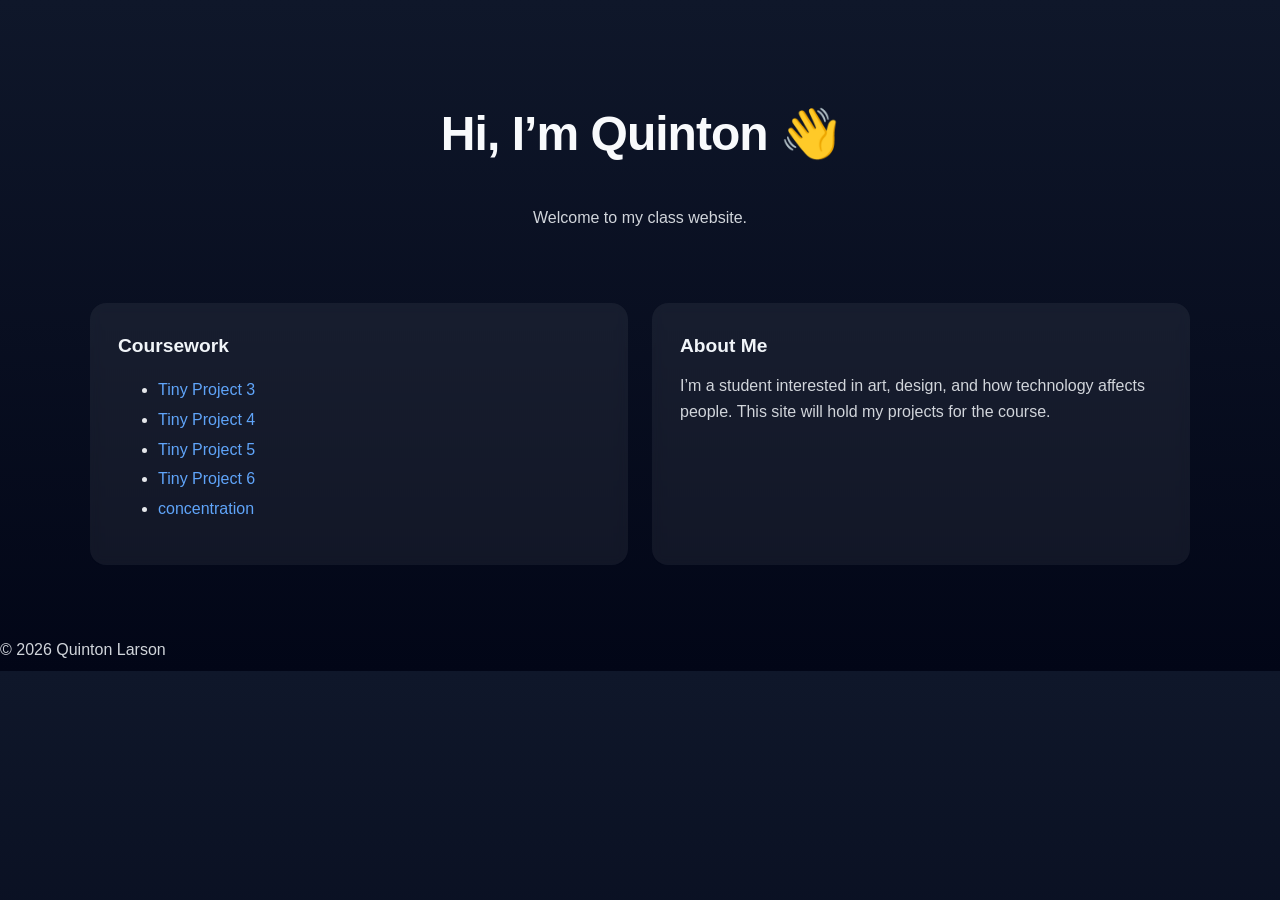
==== index.html @ 004dcea0 "main page concentration" ====
<!DOCTYPE html>
<html lang="en">
<head>
    <meta charset="UTF-8">
    <meta name="viewport" content="width=device-width, initial-scale=1.0">
    <title>Quinton Larson – Homepage</title>
    <link rel="stylesheet" href="styles.css">
</head>

<body>

    <header>
        <h1>Hi, I’m Quinton 👋</h1>
        <p>Welcome to my class website.</p>
    </header>

    <main>

        <section>
            <h2>Coursework</h2>
            <ul>
                <li><a href="tp3/">Tiny Project 3</a></li>
                <li><a href="tp4/">Tiny Project 4</a></li>
                <li><a href="tp5/">Tiny Project 5</a></li>
                <li><a href="tp6/">Tiny Project 6</a></li>
                 <li><a href="concentration /">concentration</a></li>
            </ul>
        </section>

        <section>
            <h2>About Me</h2>
            <p>
                I’m a student interested in art, design, and how technology
                affects people. This site will hold my projects for the course.
            </p>
        </section>

    </main>

    <footer>
        <p>© 2026 Quinton Larson</p>
    </footer>

</body>
</html>
---- styles.css ----
/* styles for repository homepage tp2 */

 {
    box-sizing: border-box;
}

body {
    margin: 0;
    font-family: 'Inter', sans-serif;
    background: linear-gradient(180deg, #0f172a, #020617);
    color: #e5e7eb;
    line-height: 1.6;
}

header {
    text-align: center;
    padding: 4rem 1rem 2rem;
}

header h1 {
    font-size: clamp(2rem, 5vw, 3rem);
    font-weight: 700;
    letter-spacing: -0.02em;
    color: #f8fafc;
}

main {
    max-width: 1100px;
    margin: 0 auto;
    padding: 2rem 1rem 4rem;
    display: grid;
    grid-template-columns: repeat(auto-fit, minmax(280px, 1fr));
    gap: 1.5rem;
}

section {
    background: rgba(255, 255, 255, 0.06);
    border-radius: 16px;
    padding: 1.75rem;
    backdrop-filter: blur(6px);
    transition: transform 0.2s ease, box-shadow 0.2s ease;
}

section:hover {
    transform: translateY(-4px);
    box-shadow: 0 12px 30px rgba(0, 0, 0, 0.25);
}

section h2 {
    margin-top: 0;
    margin-bottom: 0.75rem;
    font-size: 1.2rem;
    font-weight: 600;
    color: #f1f5f9;
}

p {
    margin: 0.5rem 0;
    color: #d1d5db;
}

a {
    color: #60a5fa;
    text-decoration: none;
}

a:hover {
    text-decoration: underline;
}

ol {
    padding-left: 1.25rem;
}

li {
    margin: 0.25rem 0;
}

#coolPic {
    grid-column: 1 / -1;
    position: relative;
    color: #f8fafc;
}

#coolPic img {
    width: 100%;
    border-radius: 12px;
    margin: 1rem 0;
    opacity: 0.85;
}

/* COLOR!! trying to go for a futuristic theme */
#boringFact {
    background: rgba(56, 189, 248, 0.12);
}

#randomQuestion {
    background: rgba(167, 139, 250, 0.12);
}

#slangThatNeedsToGo {
    background: rgba(248, 113, 113, 0.12);
}

@media (max-width: 600px) {
    header {
        padding-top: 3rem;
    }

    main {
        padding: 1.5rem 1rem 3rem;
    }
}
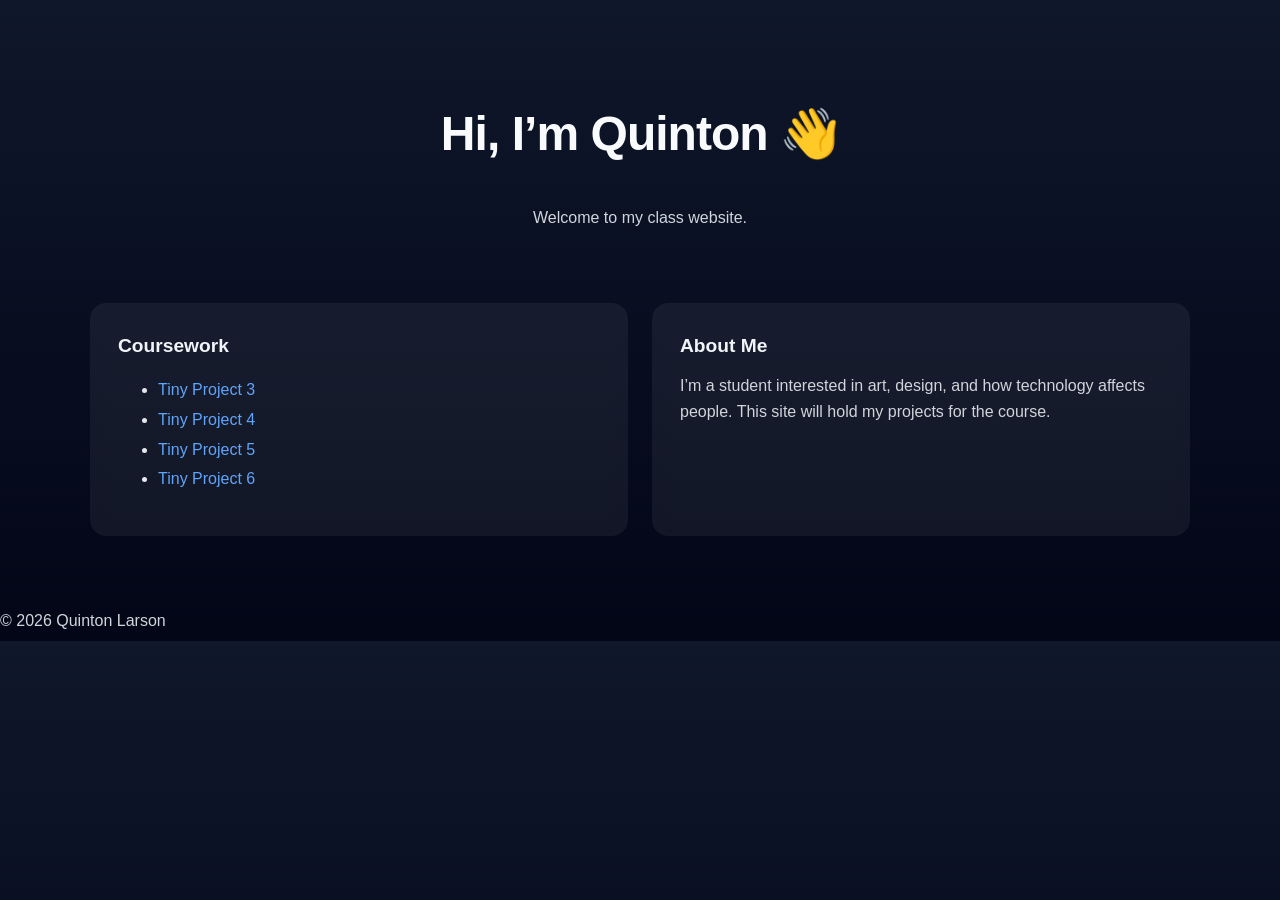
==== commit 318bb13f: "made html merge with js" ====
--- a/index.html
+++ b/index.html
@@ -23,7 +23,6 @@
                 <li><a href="tp4/">Tiny Project 4</a></li>
                 <li><a href="tp5/">Tiny Project 5</a></li>
                 <li><a href="tp6/">Tiny Project 6</a></li>
-                 <li><a href="concentration /">concentration</a></li>
             </ul>
         </section>
 
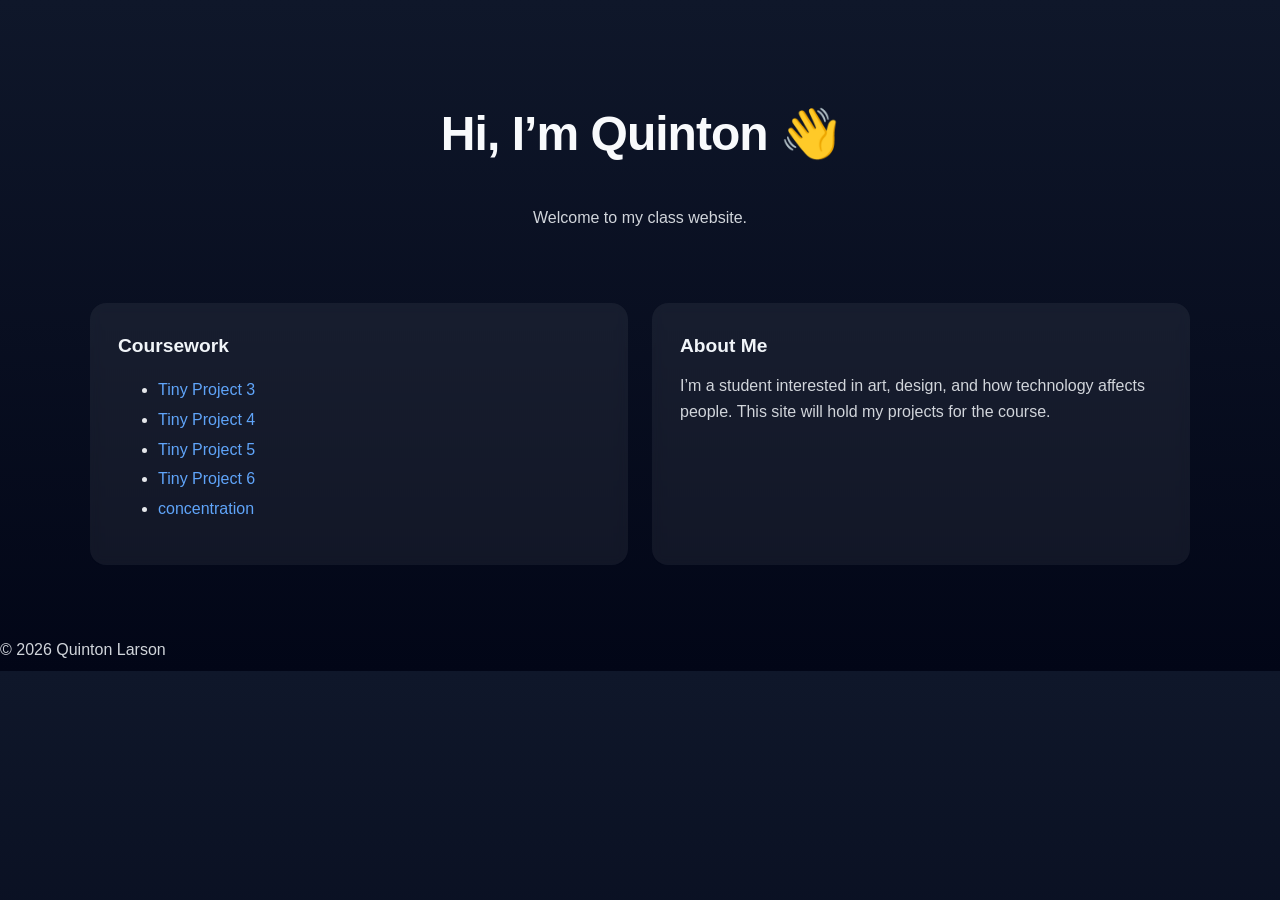
==== commit 2987e56d: "please please work" ====
--- a/index.html
+++ b/index.html
@@ -23,6 +23,7 @@
                 <li><a href="tp4/">Tiny Project 4</a></li>
                 <li><a href="tp5/">Tiny Project 5</a></li>
                 <li><a href="tp6/">Tiny Project 6</a></li>
+                <li><a href="concentration /">concentration</a></li>
             </ul>
         </section>
 
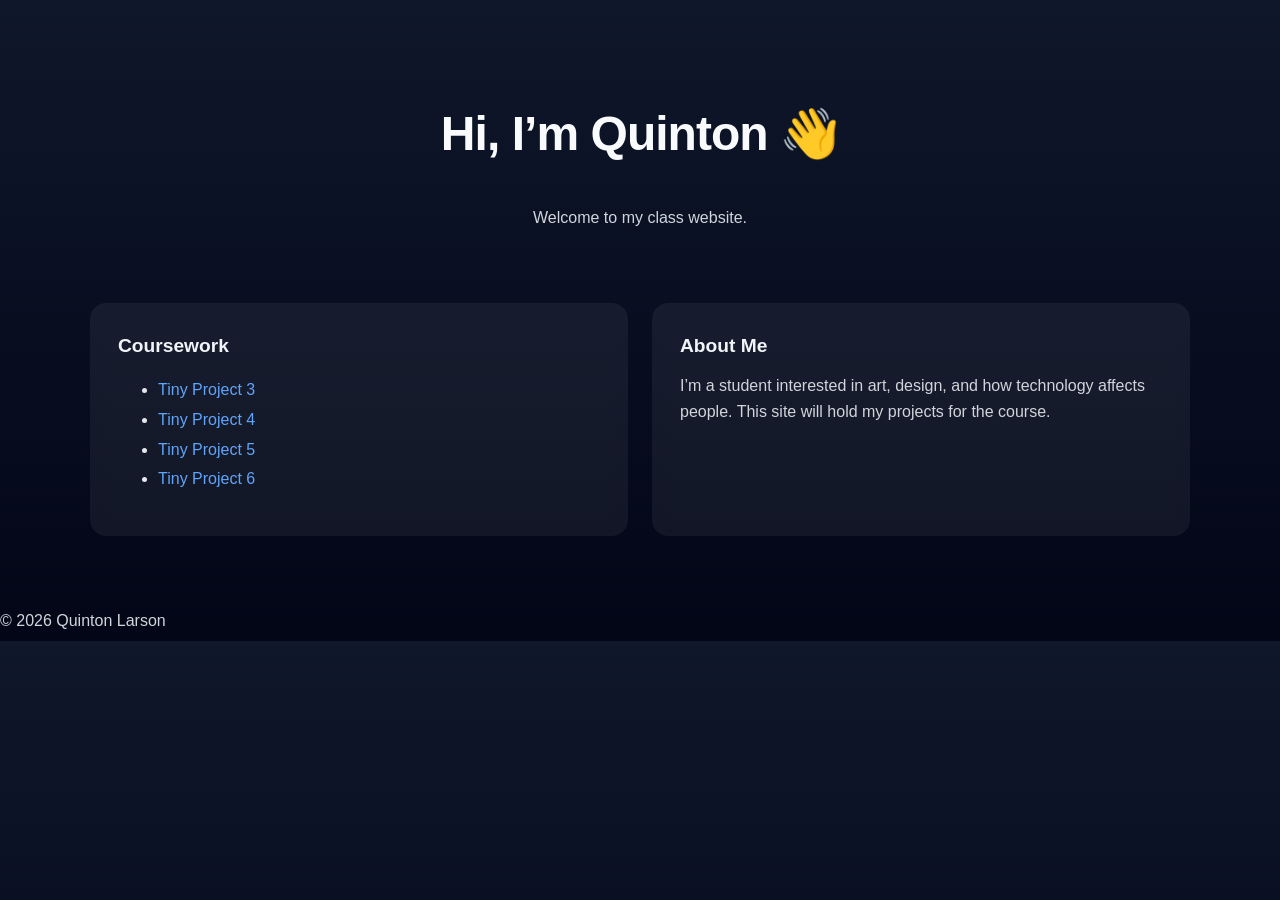
==== commit e5bc728d: "getting it off the main page because im truly stucky and im trying anything" ====
--- a/index.html
+++ b/index.html
@@ -23,7 +23,6 @@
                 <li><a href="tp4/">Tiny Project 4</a></li>
                 <li><a href="tp5/">Tiny Project 5</a></li>
                 <li><a href="tp6/">Tiny Project 6</a></li>
-                <li><a href="concentration /">concentration</a></li>
             </ul>
         </section>
 
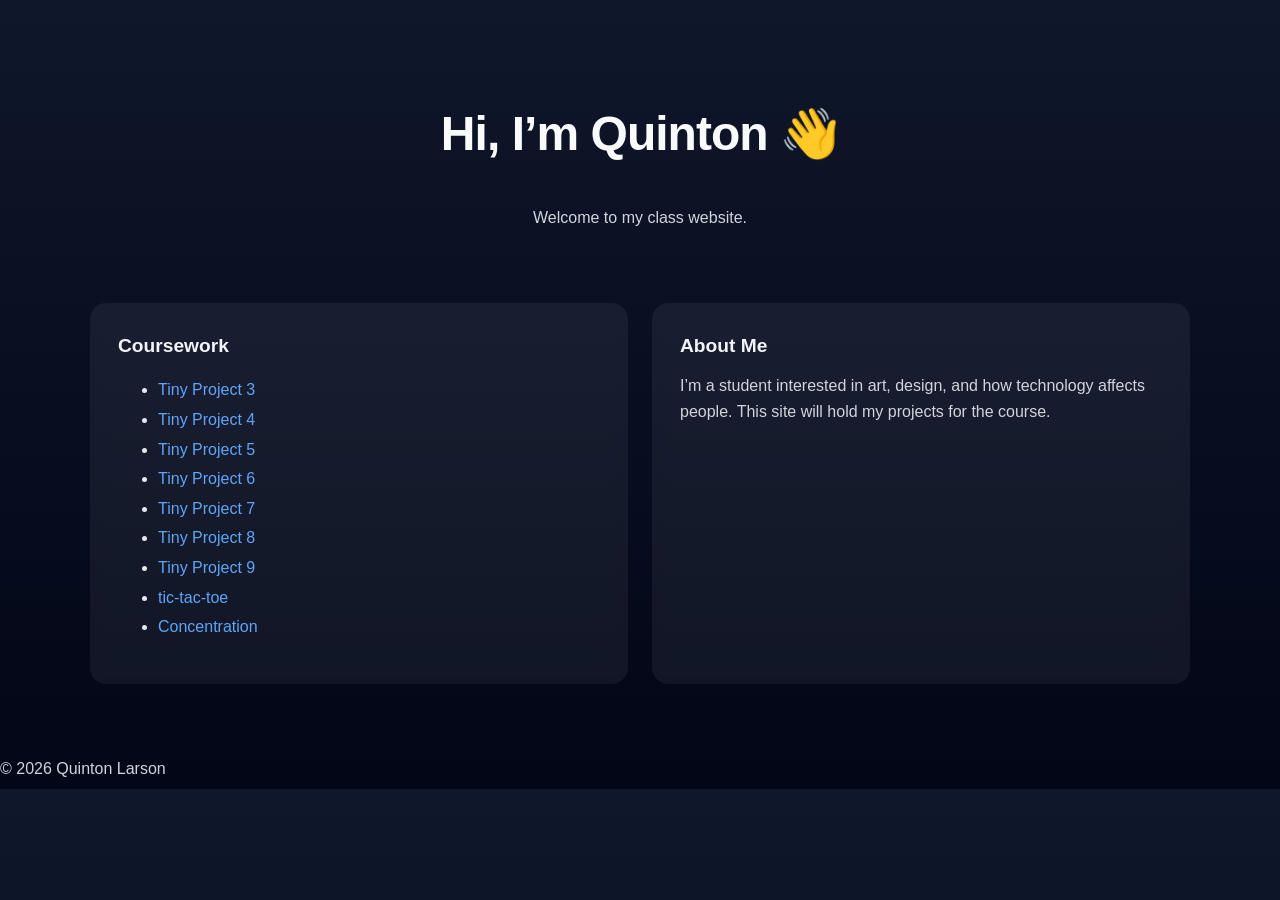
==== commit c46a4047: "added more tp's to homepage" ====
--- a/index.html
+++ b/index.html
@@ -23,6 +23,11 @@
                 <li><a href="tp4/">Tiny Project 4</a></li>
                 <li><a href="tp5/">Tiny Project 5</a></li>
                 <li><a href="tp6/">Tiny Project 6</a></li>
+                <li><a href="tp7/">Tiny Project 7</a></li>
+                <li><a href="tp8/">Tiny Project 8</a></li>
+                <li><a href="tp9/">Tiny Project 9</a></li>
+                <li><a href="tp10/">tic-tac-toe</a></li>
+                <li><a href="tp11/">Concentration</a></li>
             </ul>
         </section>
 
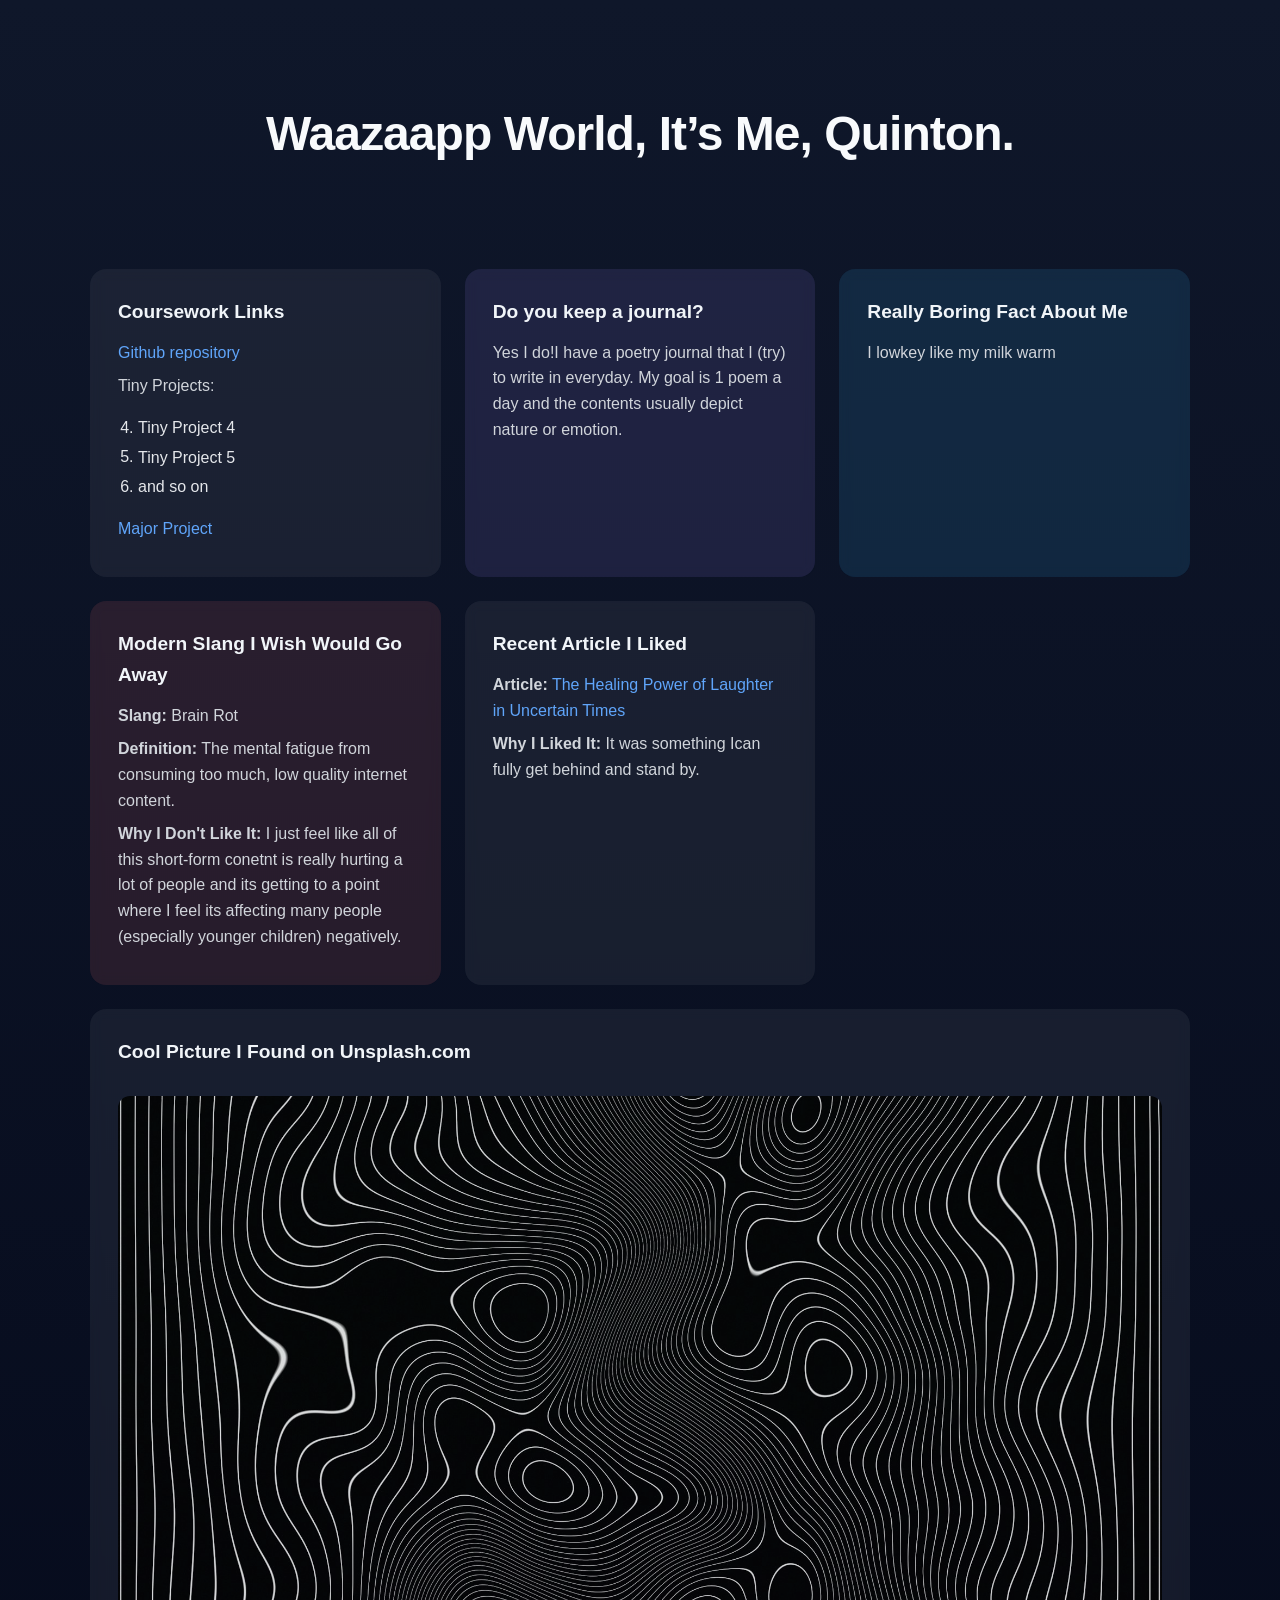
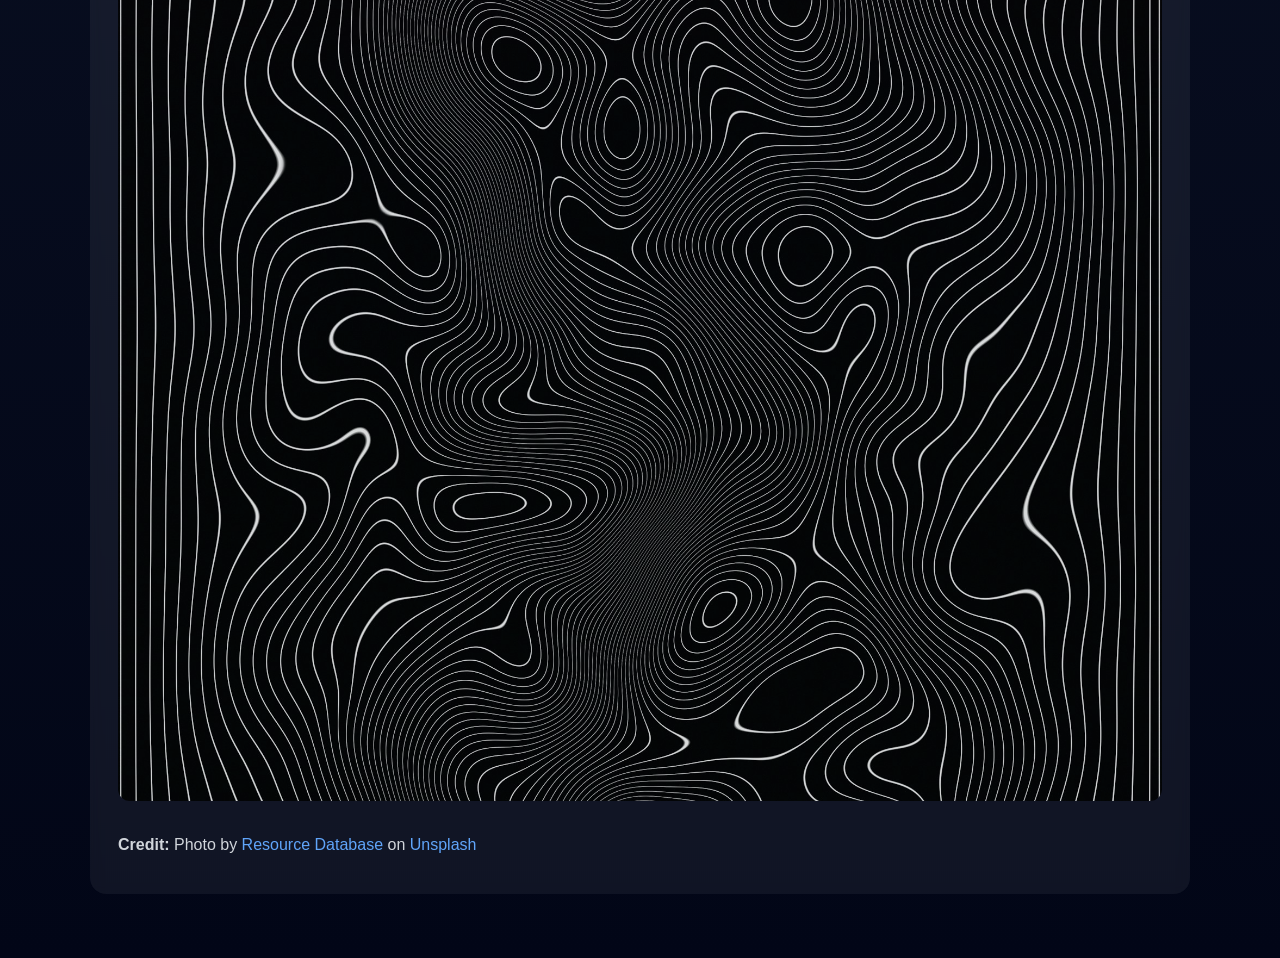
==== commit c8f079b5: "updated homepae (finally)" ====
--- a/index.html
+++ b/index.html
@@ -1,49 +1,65 @@
 <!DOCTYPE html>
-<html lang="en">
+<html>
+
 <head>
-    <meta charset="UTF-8">
-    <meta name="viewport" content="width=device-width, initial-scale=1.0">
-    <title>Quinton Larson – Homepage</title>
-    <link rel="stylesheet" href="styles.css">
+  <meta http-equiv="Content-Type" content="text/html; charset=UTF-8">
+  <meta name="viewport" content="width=device-width, initial-scale=1.0">
+  <title>Hello World, Its me, Quinton</title>
+  <link rel="stylesheet" href="styles.css" media="all">
 </head>
 
 <body>
 
-    <header>
-        <h1>Hi, I’m Quinton 👋</h1>
-        <p>Welcome to my class website.</p>
-    </header>
+  <header>
+    <h1>Waazaapp World, It’s Me, Quinton.</h1>
+  </header>
 
-    <main>
+  <main>
 
-        <section>
-            <h2>Coursework</h2>
-            <ul>
-                <li><a href="tp3/">Tiny Project 3</a></li>
-                <li><a href="tp4/">Tiny Project 4</a></li>
-                <li><a href="tp5/">Tiny Project 5</a></li>
-                <li><a href="tp6/">Tiny Project 6</a></li>
-                <li><a href="tp7/">Tiny Project 7</a></li>
-                <li><a href="tp8/">Tiny Project 8</a></li>
-                <li><a href="tp9/">Tiny Project 9</a></li>
-                <li><a href="tp10/">tic-tac-toe</a></li>
-                <li><a href="tp11/">Concentration</a></li>
-            </ul>
-        </section>
+    <section id="courseworkLinks">
+      <h2>Coursework Links</h2>
+      <p><a href="https://github.com/Qlarson-05/Qlarson-05.github.io">Github repository</a></p>
+      <p>Tiny Projects:</p>
+      <ol start="4">
+        <li>Tiny Project 4</li>
+        <li>Tiny Project 5</li>
+        <li>and so on</li>
+      </ol>
+      <p><a href="#">Major Project</a></p>
+    </section>
 
-        <section>
-            <h2>About Me</h2>
-            <p>
-                I’m a student interested in art, design, and how technology
-                affects people. This site will hold my projects for the course.
-            </p>
-        </section>
+    <section id="randomQuestion">
+      <h2>Do you keep a journal?</h2>
+      <p> Yes I do!I have a poetry journal that I (try) to write in everyday. My goal is 1 poem a day and the contents usually depict nature or emotion.</p>
+    </section>
 
-    </main>
+    <section id="boringFact">
+      <h2>Really Boring Fact About Me</h2>
+      <p> I lowkey like my milk warm</p>
+    </section>
 
-    <footer>
-        <p>© 2026 Quinton Larson</p>
-    </footer>
+    <section id="slangThatNeedsToGo">
+      <h2>Modern Slang I Wish Would Go Away</h2>
+      <p><strong>Slang:</strong> Brain Rot </p>
+      <p><strong>Definition:</strong> The mental fatigue from consuming too much, low quality internet content.</p>
+      <p><strong>Why I Don't Like It:</strong> I just feel like all of this short-form conetnt is really hurting a lot of people and its getting to a point where I feel its affecting many people (especially younger children) negatively. </p>
+    </section>
+
+    <section id="interestingArticle">
+      <h2>Recent Article I Liked</h2>
+      <p><strong>Article:</strong> <a href="https://gortoncenter.org/the-healing-power-of-laughter-in-uncertain-times/?gad_source=1&gad_campaignid=21475923009&gbraid=0AAAAAClxnN-uM8TO5OfSedYq0omphH1LF&gclid=Cj0KCQiA-YvMBhDtARIsAHZuUzJdF09rn8q_bUcgqrr_NlIIAq4cII_C_Gou_4agQTD1vmzNg4-GMxwaAuCzEALw_wcB">The Healing Power of Laughter in Uncertain Times</a></p>
+      <p><strong>Why I Liked It:</strong> It was something Ican fully get behind and stand by. </p>
+    </section>
+
+    <section id="coolPic">
+      <h2>Cool Picture I Found on Unsplash.com</h2>
+      <p><img src="images/trippy-stuff.jpg"></p>
+      <p><strong>Credit:</strong> Photo by <a href="https://unsplash.com/@resourcedatabase?utm_source=unsplash&utm_medium=referral&utm_content=creditCopyText">Resource Database</a> on <a href="https://unsplash.com/photos/abstract-black-and-white-wavy-lines-pattern-xP6ngsgxck0?utm_source=unsplash&utm_medium=referral&utm_content=creditCopyText">Unsplash</a>
+      </p>
+    </section>
+
+  </main>
 
 </body>
-</html>
+
+</html>
--- a/styles.css
+++ b/styles.css
@@ -1,5 +1,3 @@
-/* styles for repository homepage tp2 */
-
  {
     box-sizing: border-box;
 }
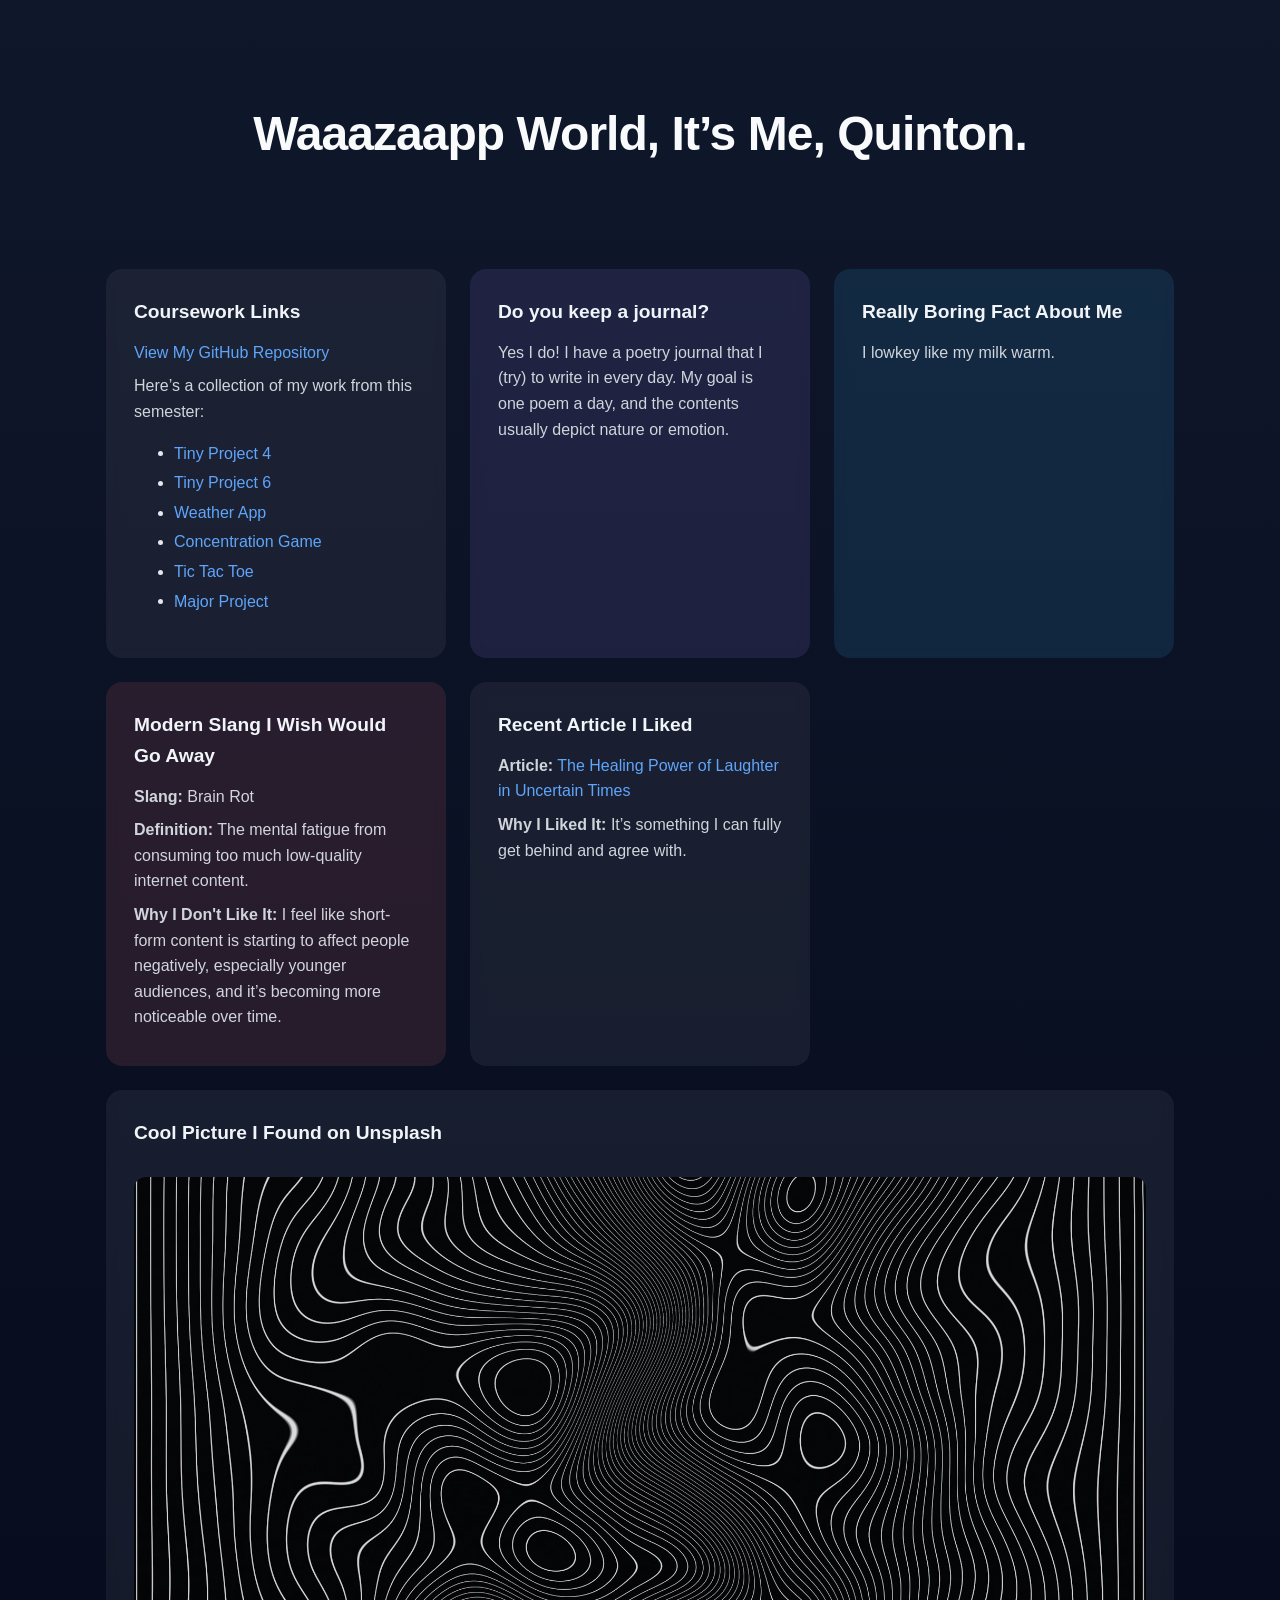
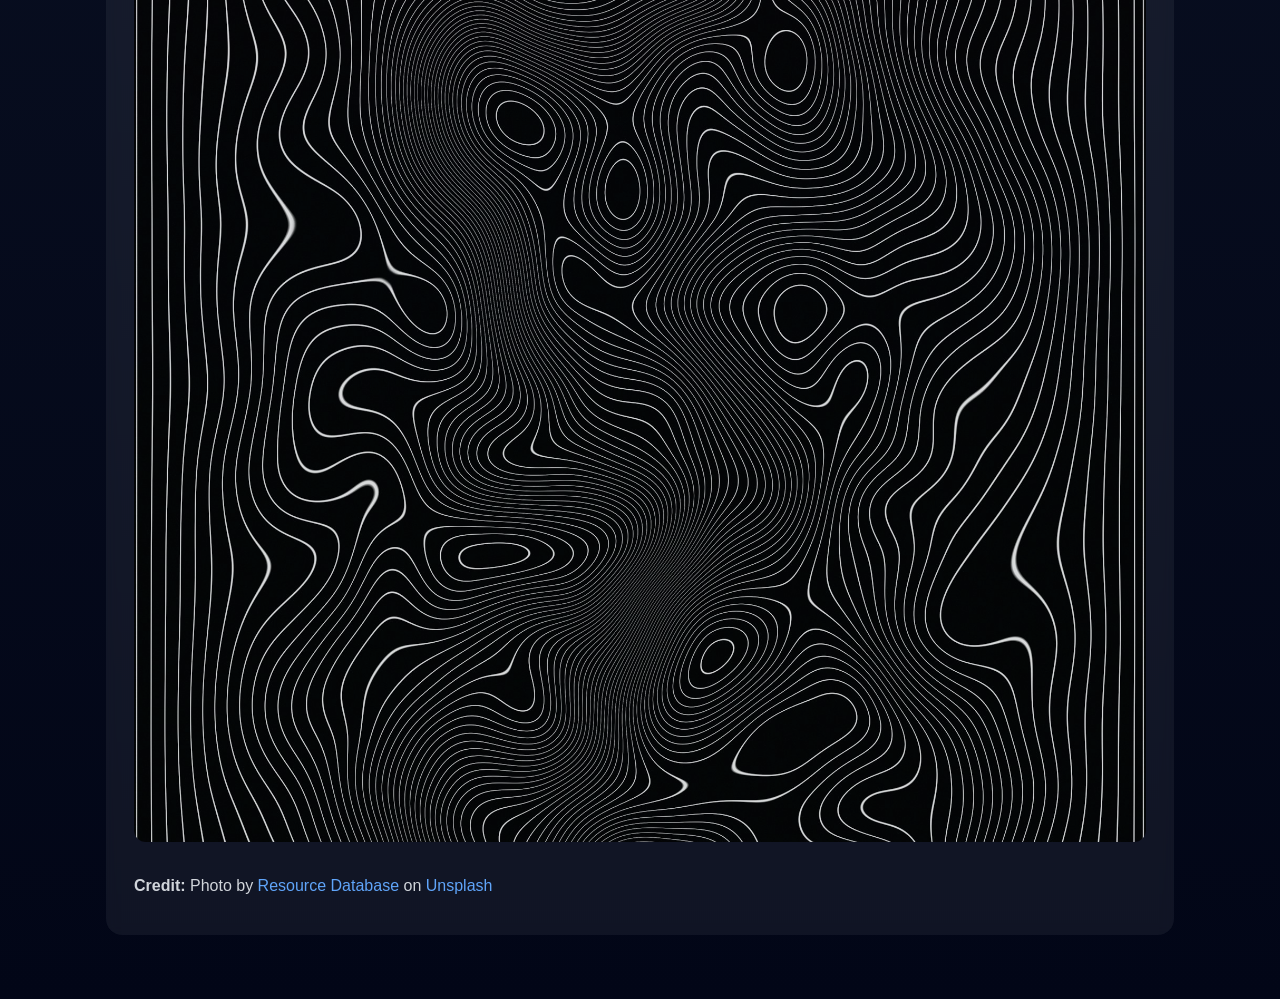
==== commit a1fa3cd5: "first attempt at updating homepage" ====
--- a/index.html
+++ b/index.html
@@ -1,60 +1,86 @@
 <!DOCTYPE html>
-<html>
+<html lang="en">
 
 <head>
-  <meta http-equiv="Content-Type" content="text/html; charset=UTF-8">
+  <meta charset="UTF-8">
   <meta name="viewport" content="width=device-width, initial-scale=1.0">
-  <title>Hello World, Its me, Quinton</title>
-  <link rel="stylesheet" href="styles.css" media="all">
+  <title>Hello World, It's Me, Quinton</title>
+  <link rel="stylesheet" href="styles.css">
 </head>
 
 <body>
 
   <header>
-    <h1>Waazaapp World, It’s Me, Quinton.</h1>
+    <h1>Waaazaapp World, It’s Me, Quinton.</h1>
   </header>
 
   <main>
 
     <section id="courseworkLinks">
       <h2>Coursework Links</h2>
-      <p><a href="https://github.com/Qlarson-05/Qlarson-05.github.io">Github repository</a></p>
-      <p>Tiny Projects:</p>
-      <ol start="4">
-        <li>Tiny Project 4</li>
-        <li>Tiny Project 5</li>
-        <li>and so on</li>
-      </ol>
-      <p><a href="#">Major Project</a></p>
+
+      <p>
+        <a href="https://github.com/Qlarson-05/Qlarson-05.github.io">
+          View My GitHub Repository
+        </a>
+      </p>
+
+      <p>Here’s a collection of my work from this semester:</p>
+
+      <ul>
+        <li><a href="tp4/index.html">Tiny Project 4</a></li>
+        <li><a href="tp6/index.html">Tiny Project 6</a></li>
+        <li><a href="weather-app/index.html">Weather App</a></li>
+        <li><a href="concentration/index.html">Concentration Game</a></li>
+        <li><a href="tic-tac-toe/index.html">Tic Tac Toe</a></li>
+        <li><a href="major-project/index.html">Major Project</a></li>
+      </ul>
     </section>
 
     <section id="randomQuestion">
       <h2>Do you keep a journal?</h2>
-      <p> Yes I do!I have a poetry journal that I (try) to write in everyday. My goal is 1 poem a day and the contents usually depict nature or emotion.</p>
+      <p>
+        Yes I do! I have a poetry journal that I (try) to write in every day.
+        My goal is one poem a day, and the contents usually depict nature or emotion.
+      </p>
     </section>
 
     <section id="boringFact">
       <h2>Really Boring Fact About Me</h2>
-      <p> I lowkey like my milk warm</p>
+      <p>I lowkey like my milk warm.</p>
     </section>
 
     <section id="slangThatNeedsToGo">
       <h2>Modern Slang I Wish Would Go Away</h2>
-      <p><strong>Slang:</strong> Brain Rot </p>
-      <p><strong>Definition:</strong> The mental fatigue from consuming too much, low quality internet content.</p>
-      <p><strong>Why I Don't Like It:</strong> I just feel like all of this short-form conetnt is really hurting a lot of people and its getting to a point where I feel its affecting many people (especially younger children) negatively. </p>
+      <p><strong>Slang:</strong> Brain Rot</p>
+      <p><strong>Definition:</strong> The mental fatigue from consuming too much low-quality internet content.</p>
+      <p>
+        <strong>Why I Don't Like It:</strong>
+        I feel like short-form content is starting to affect people negatively,
+        especially younger audiences, and it’s becoming more noticeable over time.
+      </p>
     </section>
 
     <section id="interestingArticle">
       <h2>Recent Article I Liked</h2>
-      <p><strong>Article:</strong> <a href="https://gortoncenter.org/the-healing-power-of-laughter-in-uncertain-times/?gad_source=1&gad_campaignid=21475923009&gbraid=0AAAAAClxnN-uM8TO5OfSedYq0omphH1LF&gclid=Cj0KCQiA-YvMBhDtARIsAHZuUzJdF09rn8q_bUcgqrr_NlIIAq4cII_C_Gou_4agQTD1vmzNg4-GMxwaAuCzEALw_wcB">The Healing Power of Laughter in Uncertain Times</a></p>
-      <p><strong>Why I Liked It:</strong> It was something Ican fully get behind and stand by. </p>
+      <p>
+        <strong>Article:</strong>
+        <a href="https://gortoncenter.org/the-healing-power-of-laughter-in-uncertain-times/">
+          The Healing Power of Laughter in Uncertain Times
+        </a>
+      </p>
+      <p><strong>Why I Liked It:</strong> It’s something I can fully get behind and agree with.</p>
     </section>
 
     <section id="coolPic">
-      <h2>Cool Picture I Found on Unsplash.com</h2>
-      <p><img src="images/trippy-stuff.jpg"></p>
-      <p><strong>Credit:</strong> Photo by <a href="https://unsplash.com/@resourcedatabase?utm_source=unsplash&utm_medium=referral&utm_content=creditCopyText">Resource Database</a> on <a href="https://unsplash.com/photos/abstract-black-and-white-wavy-lines-pattern-xP6ngsgxck0?utm_source=unsplash&utm_medium=referral&utm_content=creditCopyText">Unsplash</a>
+      <h2>Cool Picture I Found on Unsplash</h2>
+      <img src="trippy-stuff.jpg" alt="Abstract black and white wavy pattern">
+      <p>
+        <strong>Credit:</strong>
+        Photo by
+        <a href="https://unsplash.com/@resourcedatabase">Resource Database</a>
+        on
+        <a href="https://unsplash.com/">Unsplash</a>
       </p>
     </section>
 
--- a/styles.css
+++ b/styles.css
@@ -1,4 +1,6 @@
- {
+ /* styles for repository homepage tp3 */
+
+* {
     box-sizing: border-box;
 }
 
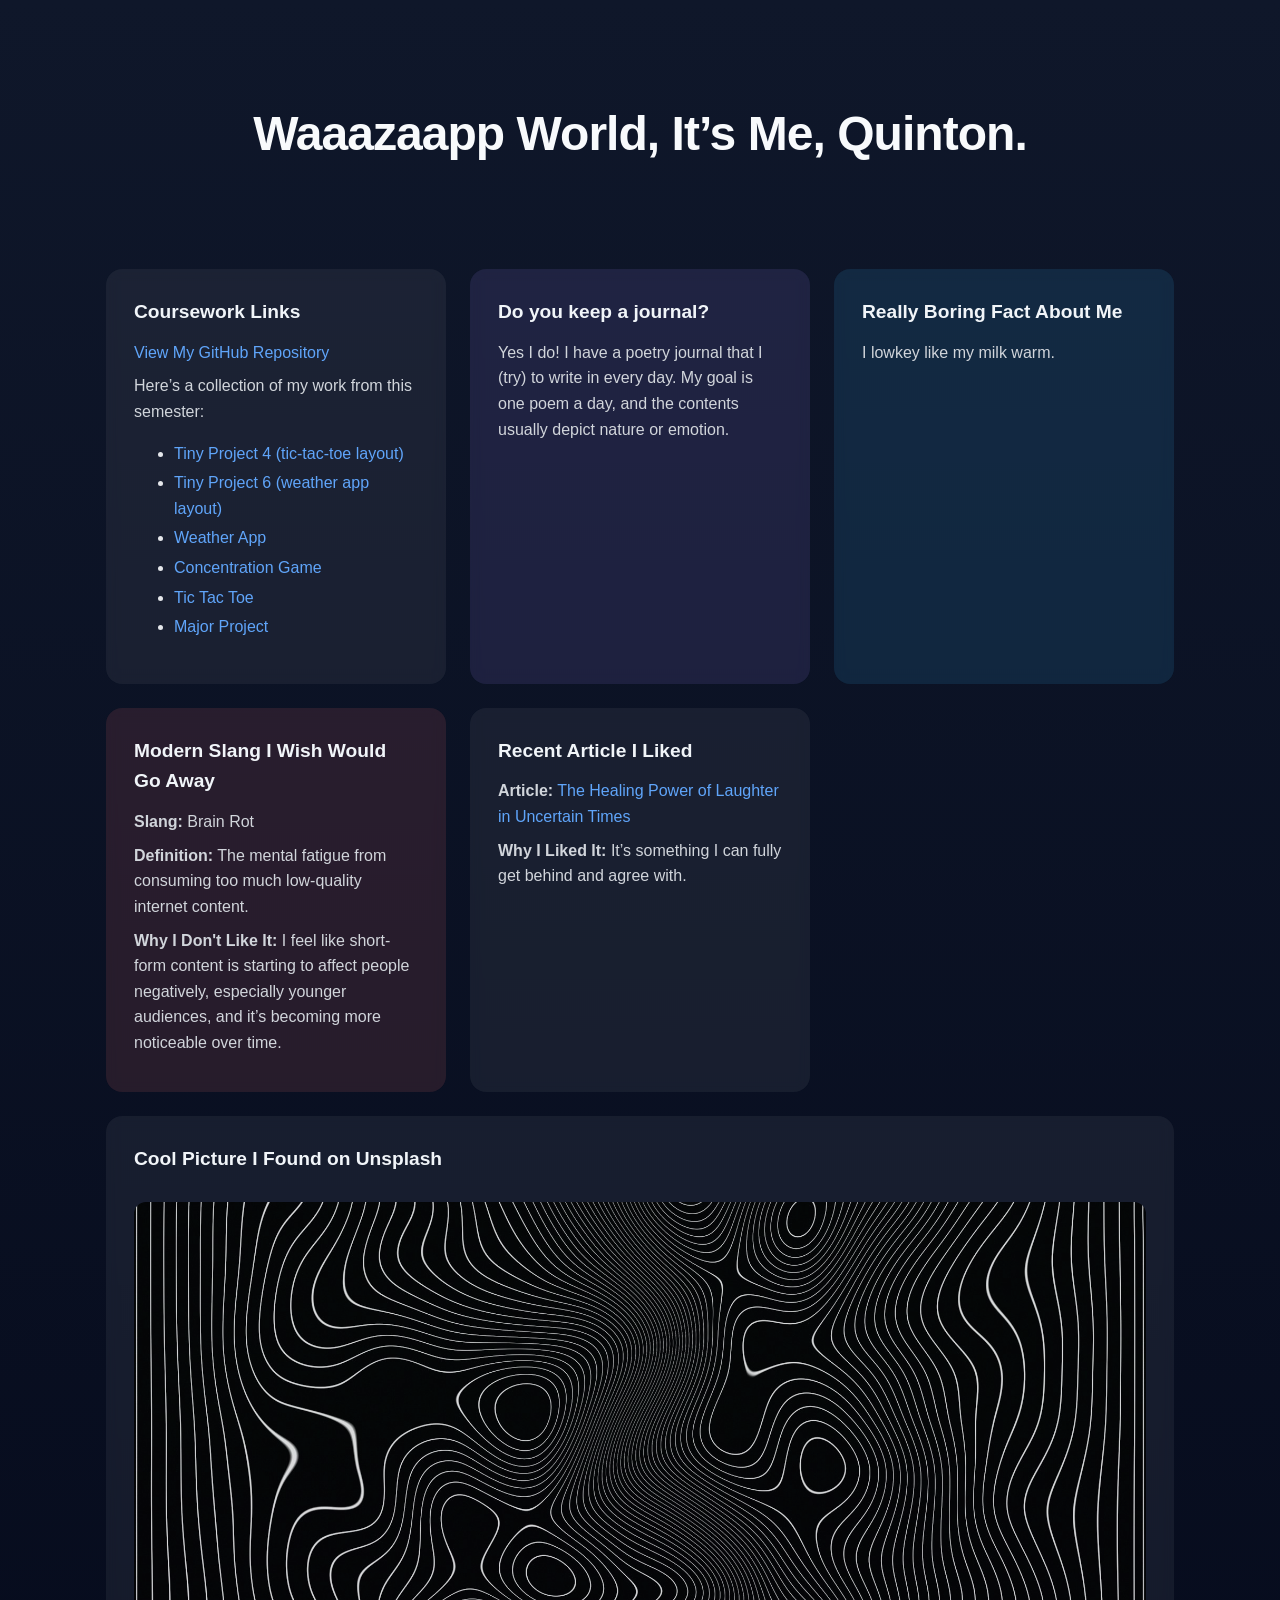
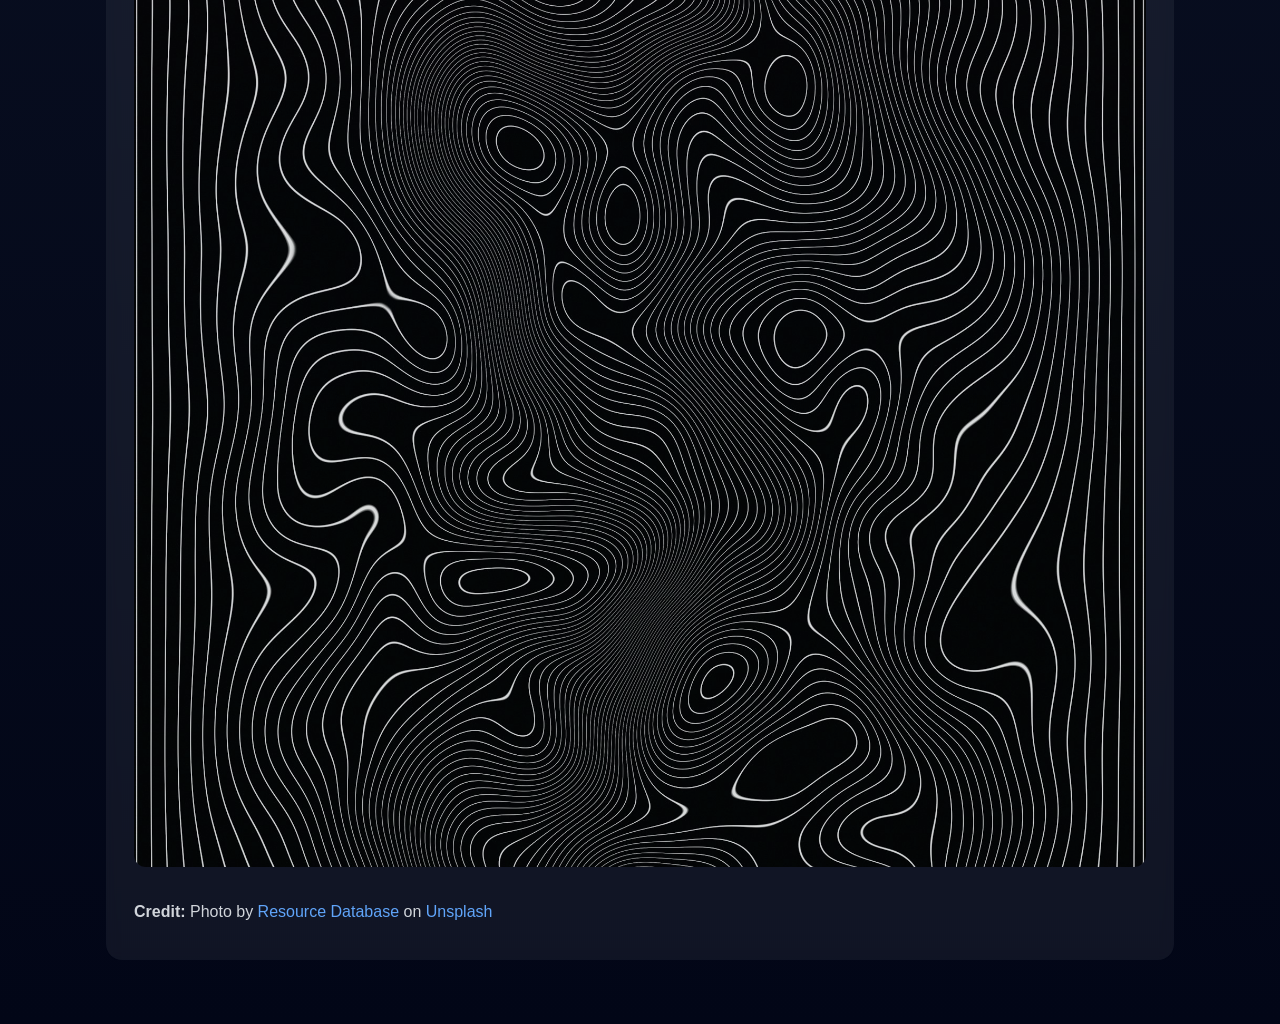
==== commit 9e18fa95: "cool it works also added some clear titles to tp's" ====
--- a/index.html
+++ b/index.html
@@ -28,8 +28,8 @@
       <p>Here’s a collection of my work from this semester:</p>
 
       <ul>
-        <li><a href="tp4/index.html">Tiny Project 4</a></li>
-        <li><a href="tp6/index.html">Tiny Project 6</a></li>
+        <li><a href="tp4/index.html">Tiny Project 4 (tic-tac-toe layout)</a></li>
+        <li><a href="tp6/index.html">Tiny Project 6 (weather app layout)</a></li>
         <li><a href="weather-app/index.html">Weather App</a></li>
         <li><a href="concentration/index.html">Concentration Game</a></li>
         <li><a href="tic-tac-toe/index.html">Tic Tac Toe</a></li>
